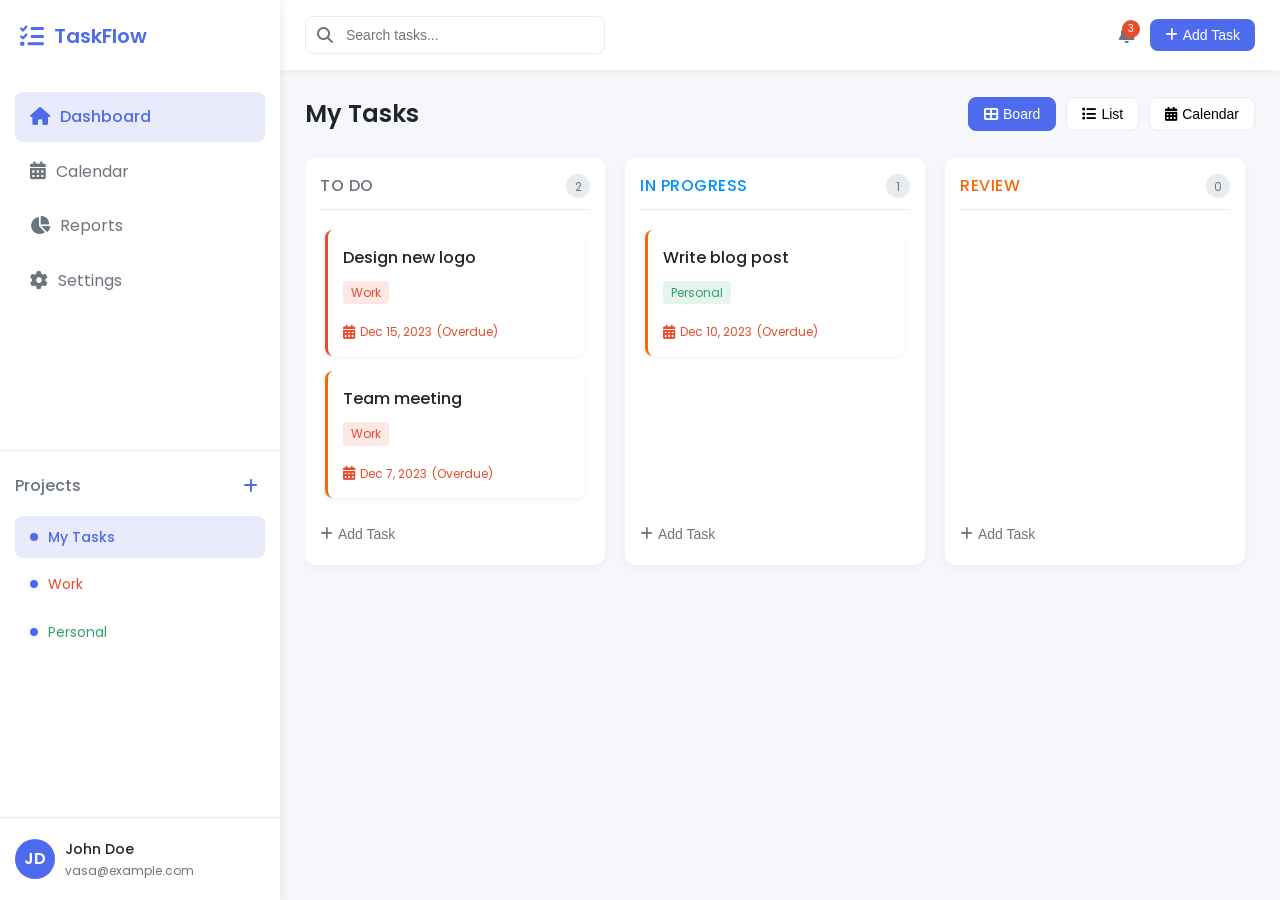
==== index.html @ 0911d401 "updations" ====
<!DOCTYPE html>
<html lang="en">
<head>
    <meta charset="UTF-8">
    <meta name="viewport" content="width=device-width, initial-scale=1.0">
    <title>TaskFlow - Task Management Dashboard<i class="fa-solid fa-bars-progress"></i></title>
    <link rel="stylesheet" href="https://cdnjs.cloudflare.com/ajax/libs/font-awesome/6.4.0/css/all.min.css">
    <link href="https://fonts.googleapis.com/css2?family=Poppins:wght@300;400;500;600;700&display=swap" rel="stylesheet">
    <link rel="stylesheet" href="./style.css">
</head>
<body>
    <div class="dashboard-container">
        <!-- Sidebar -->
        <aside class="sidebar">
            <div class="logo">
                <i class="fas fa-tasks"></i>
                <h1>TaskFlow</h1>
            </div>
            <nav class="main-nav">
                <ul>
                    <li class="active"><a href="#"><i class="fas fa-home"></i> Dashboard</a></li>
                    <li><a href="#"><i class="fas fa-calendar-alt"></i> Calendar</a></li>
                    <li><a href="#"><i class="fas fa-chart-pie"></i> Reports</a></li>
                    <li><a href="#"><i class="fas fa-cog"></i> Settings</a></li>
                </ul>
            </nav>
            <div class="projects-section">
                <div class="projects-header">
                    <h3>Projects</h3>
                    <button id="add-project-btn"><i class="fas fa-plus"></i></button>
                </div>
                <ul class="projects-list" id="projects-list">
                    <!-- Projects will be added here dynamically -->
                </ul>
            </div>
            <div class="user-profile">
                <div class="avatar">JD</div>
                <div class="user-info">
                    <span class="username">John Doe</span>
                    <span class="user-email">vasa@example.com</span>
                </div>
            </div>
        </aside>

        <!-- Main Content -->
        <main class="main-content">
            <header class="main-header">
                <div class="search-bar">
                    <i class="fas fa-search"></i>
                    <input type="text" placeholder="Search tasks...">
                </div>
                <div class="header-actions">
                    <button class="notification-btn">
                        <i class="fas fa-bell"></i>
                        <span class="notification-badge">3</span>
                    </button>
                    <button class="quick-add-btn" id="quick-add-task">
                        <i class="fas fa-plus"></i> Add Task
                    </button>
                </div>
            </header>

            <div class="content-wrapper">
                <div class="board-header">
                    <h2 id="current-project-title">My Tasks</h2>
                    <div class="view-options">
                        <button class="view-option active" data-view="board"><i class="fas fa-th-large"></i> Board</button>
                        <button class="view-option" data-view="list"><i class="fas fa-list"></i> List</button>
                        <button class="view-option" data-view="calendar"><i class="fas fa-calendar-alt"></i> Calendar</button>
                    </div>
                </div>

                <!-- Task Board -->
                <div class="task-board" id="task-board">
                    <!-- Columns will be added here dynamically -->
                </div>

                <!-- Task List View (hidden by default) -->
                <div class="task-list-view" id="task-list-view" style="display: none;">
                    <table>
                        <thead>
                            <tr>
                                <th>Task</th>
                                <th>Priority</th>
                                <th>Status</th>
                                <th>Due Date</th>
                                <th>Actions</th>
                            </tr>
                        </thead>
                        <tbody id="task-list-body">
                            <!-- Tasks will be added here dynamically -->
                        </tbody>
                    </table>
                </div>
            </div>
        </main>
    </div>

    <!-- Modals -->
    <div class="modal" id="project-modal">
        <div class="modal-content">
            <span class="close-modal">&times;</span>
            <h3>Add New Project</h3>
            <form id="project-form">
                <div class="form-group">
                    <label for="project-name">Project Name</label>
                    <input type="text" id="project-name" required>
                </div>
                <div class="form-group">
                    <label for="project-color">Color</label>
                    <select id="project-color">
                        <option value="#4f6bed">Blue</option>
                        <option value="#e54d2e">Red</option>
                        <option value="#30a46c">Green</option>
                        <option value="#f76808">Orange</option>
                        <option value="#8e4ec6">Purple</option>
                    </select>
                </div>
                <button type="submit" class="submit-btn">Create Project</button>
            </form>
        </div>
    </div>

    <div class="modal" id="task-modal">
        <div class="modal-content">
            <span class="close-modal">&times;</span>
            <h3 id="task-modal-title">Add New Task</h3>
            <form id="task-form">
                <div class="form-group">
                    <label for="task-title">Task Title</label>
                    <input type="text" id="task-title" required>
                </div>
                <div class="form-group">
                    <label for="task-description">Description</label>
                    <textarea id="task-description" rows="3"></textarea>
                </div>
                <div class="form-row">
                    <div class="form-group">
                        <label for="task-due-date">Due Date</label>
                        <input type="date" id="task-due-date">
                    </div>
                    <div class="form-group">
                        <label for="task-priority">Priority</label>
                        <select id="task-priority">
                            <option value="low">Low</option>
                            <option value="medium" selected>Medium</option>
                            <option value="high">High</option>
                        </select>
                    </div>
                </div>
                <div class="form-group">
                    <label for="task-status">Status</label>
                    <select id="task-status">
                        <option value="todo">To Do</option>
                        <option value="in-progress">In Progress</option>
                        <option value="review">Review</option>
                        <option value="done">Done</option>
                    </select>
                </div>
                <div class="form-group" id="project-select-container">
                    <label for="task-project">Project</label>
                    <select id="task-project">
                        <!-- Projects will be added here dynamically -->
                    </select>
                </div>
                <button type="submit" class="submit-btn" id="task-submit-btn">Add Task</button>
            </form>
        </div>
    </div>

    <script src="./index.js"></script>
</body>
</html>
---- style.css ----
:root {
    --primary-color: #4f6bed;
    --primary-light: #e8ebfb;
    --secondary-color: #6c757d;
    --success-color: #30a46c;
    --danger-color: #e54d2e;
    --warning-color: #f76808;
    --info-color: #0091ff;
    --light-color: #f8f9fa;
    --dark-color: #212529;
    --border-color: #e9ecef;
    --sidebar-width: 280px;
    --header-height: 70px;
}

* {
    margin: 0;
    padding: 0;
    box-sizing: border-box;
    background-color: transparent;
}

body {
    font-family: 'Poppins', sans-serif;
    background-color: #f5f7fa;
    color: var(--dark-color);
    line-height: 1.6;
}

.dashboard-container {
    display: flex;
    min-height: 100vh;
}

/* Sidebar Styles */
.sidebar {
    width: var(--sidebar-width);
    background-color: white;
    box-shadow: 0 0 10px rgba(0, 0, 0, 0.1);
    display: flex;
    flex-direction: column;
    transition: all 0.3s ease;
    z-index: 100;
}

.logo {
    display: flex;
    align-items: center;
    padding: 20px;
    margin-bottom: 20px;
}

.logo i {
    font-size: 24px;
    color: var(--primary-color);
    margin-right: 10px;
}

.logo h1 {
    font-size: 20px;
    font-weight: 600;
    color: var(--primary-color);
}

.main-nav ul {
    list-style: none;
    padding: 0 15px;
}

.main-nav li {
    margin-bottom: 5px;
}

.main-nav a {
    display: flex;
    align-items: center;
    padding: 12px 15px;
    text-decoration: none;
    color: var(--secondary-color);
    border-radius: 8px;
    transition: all 0.3s ease;
}

.main-nav a i {
    margin-right: 10px;
    font-size: 18px;
}

.main-nav a:hover {
    background-color: var(--primary-light);
    color: var(--primary-color);
}

.main-nav li.active a {
    background-color: var(--primary-light);
    color: var(--primary-color);
    font-weight: 500;
}

.projects-section {
    padding: 20px 15px;
    margin-top: auto;
    border-top: 1px solid var(--border-color);
}

.projects-header {
    display: flex;
    justify-content: space-between;
    align-items: center;
    margin-bottom: 15px;
}

.projects-header h3 {
    font-size: 16px;
    font-weight: 500;
    color: var(--secondary-color);
}

.projects-header button {
    background: none;
    border: none;
    color: var(--primary-color);
    font-size: 16px;
    cursor: pointer;
    width: 30px;
    height: 30px;
    border-radius: 50%;
    display: flex;
    align-items: center;
    justify-content: center;
}

.projects-header button:hover {
    background-color: var(--primary-light);
}

.projects-list {
    list-style: none;
}

.projects-list li {
    margin-bottom: 5px;
    position: relative;
}

.projects-list li a {
    display: flex;
    align-items: center;
    padding: 10px 15px;
    text-decoration: none;
    color: var(--dark-color);
    border-radius: 8px;
    font-size: 14px;
    transition: all 0.3s ease;
}

.projects-list li a::before {
    content: '';
    display: block;
    width: 8px;
    height: 8px;
    border-radius: 50%;
    margin-right: 10px;
    background-color: var(--primary-color);
}

.projects-list li a:hover {
    background-color: var(--primary-light);
}

.projects-list li.active a {
    background-color: var(--primary-light);
    font-weight: 500;
}

.user-profile {
    display: flex;
    align-items: center;
    padding: 20px 15px;
    margin-top: auto;
    border-top: 1px solid var(--border-color);
}

.avatar {
    width: 40px;
    height: 40px;
    border-radius: 50%;
    background-color: var(--primary-color);
    color: white;
    display: flex;
    align-items: center;
    justify-content: center;
    font-weight: 600;
    margin-right: 10px;
}

.user-info {
    display: flex;
    flex-direction: column;
}

.username {
    font-weight: 500;
    font-size: 14px;
}

.user-email {
    font-size: 12px;
    color: var(--secondary-color);
}

/* Main Content Styles */
.main-content {
    flex: 1;
    display: flex;
    flex-direction: column;
    overflow: hidden;
}

.main-header {
    height: var(--header-height);
    background-color: white;
    box-shadow: 0 2px 10px rgba(0, 0, 0, 0.05);
    display: flex;
    align-items: center;
    justify-content: space-between;
    padding: 0 25px;
    z-index: 10;
}

.search-bar {
    position: relative;
    width: 300px;
}

.search-bar i {
    position: absolute;
    left: 12px;
    top: 50%;
    transform: translateY(-50%);
    color: var(--secondary-color);
}

.search-bar input {
    width: 100%;
    padding: 10px 15px 10px 40px;
    border: 1px solid var(--border-color);
    border-radius: 8px;
    font-size: 14px;
    transition: all 0.3s ease;
}

.search-bar input:focus {
    outline: none;
    border-color: var(--primary-color);
    box-shadow: 0 0 0 3px rgba(79, 107, 237, 0.2);
}

.header-actions {
    display: flex;
    align-items: center;
    gap: 15px;
}

.notification-btn {
    background: none;
    border: none;
    font-size: 18px;
    color: var(--secondary-color);
    position: relative;
    cursor: pointer;
}

.notification-badge {
    position: absolute;
    top: -5px;
    right: -5px;
    background-color: var(--danger-color);
    color: white;
    width: 18px;
    height: 18px;
    border-radius: 50%;
    font-size: 10px;
    display: flex;
    align-items: center;
    justify-content: center;
}

.quick-add-btn {
    background-color: var(--primary-color);
    color: white;
    border: none;
    padding: 8px 15px;
    border-radius: 8px;
    font-size: 14px;
    font-weight: 500;
    cursor: pointer;
    display: flex;
    align-items: center;
    gap: 5px;
    transition: all 0.3s ease;
}

.quick-add-btn:hover {
    background-color: #3a5bd9;
}

.content-wrapper {
    flex: 1;
    padding: 25px;
    overflow-y: auto;
}

.board-header {
    display: flex;
    justify-content: space-between;
    align-items: center;
    margin-bottom: 25px;
}

.board-header h2 {
    font-size: 24px;
    font-weight: 600;
}

.view-options {
    display: flex;
    gap: 10px;
}

.view-option {
    background-color: white;
    border: 1px solid var(--border-color);
    padding: 8px 15px;
    border-radius: 8px;
    font-size: 14px;
    cursor: pointer;
    display: flex;
    align-items: center;
    gap: 5px;
    transition: all 0.3s ease;
}

.view-option:hover {
    border-color: var(--primary-color);
    color: var(--primary-color);
}

.view-option.active {
    background-color: var(--primary-color);
    color: white;
    border-color: var(--primary-color);
}

/* Task Board Styles */
.task-board {
    display: flex;
    gap: 20px;
    overflow-x: auto;
    padding-bottom: 20px;
}

.task-column {
    flex: 0 0 300px;
    background-color: white;
    border-radius: 10px;
    box-shadow: 0 2px 10px rgba(0, 0, 0, 0.05);
    padding: 15px;
    display: flex;
    flex-direction: column;
}

.column-header {
    display: flex;
    justify-content: space-between;
    align-items: center;
    margin-bottom: 15px;
    padding-bottom: 10px;
    border-bottom: 1px solid var(--border-color);
}

.column-title {
    font-weight: 500;
    font-size: 16px;
    text-transform: uppercase;
    letter-spacing: 0.5px;
}

.todo .column-title {
    color: var(--secondary-color);
}

.in-progress .column-title {
    color: var(--info-color);
}

.review .column-title {
    color: var(--warning-color);
}

.done .column-title {
    color: var(--success-color);
}

.task-count {
    background-color: var(--border-color);
    color: var(--secondary-color);
    font-size: 12px;
    width: 24px;
    height: 24px;
    border-radius: 50%;
    display: flex;
    align-items: center;
    justify-content: center;
}

.tasks-container {
    flex: 1;
    min-height: 100px;
    overflow-y: auto;
    padding: 5px;
}

.task-card {
    background-color: white;
    border-radius: 8px;
    padding: 15px;
    margin-bottom: 15px;
    box-shadow: 0 2px 5px rgba(0, 0, 0, 0.05);
    border-left: 3px solid var(--border-color);
    cursor: pointer;
    transition: all 0.3s ease;
}

.task-card:hover {
    transform: translateY(-2px);
    box-shadow: 0 5px 10px rgba(0, 0, 0, 0.1);
}

.task-card.high-priority {
    border-left-color: var(--danger-color);
}

.task-card.medium-priority {
    border-left-color: var(--warning-color);
}

.task-card.low-priority {
    border-left-color: var(--success-color);
}

.task-title {
    font-weight: 500;
    margin-bottom: 8px;
    display: flex;
    justify-content: space-between;
}

.task-project {
    font-size: 12px;
    color: var(--secondary-color);
    margin-bottom: 8px;
    display: inline-block;
    padding: 2px 8px;
    border-radius: 4px;
    background-color: var(--primary-light);
}

.task-due-date {
    font-size: 12px;
    color: var(--secondary-color);
    display: flex;
    align-items: center;
    gap: 5px;
    margin-top: 10px;
}

.task-due-date.overdue {
    color: var(--danger-color);
}

.task-due-date i {
    font-size: 14px;
}

.task-actions {
    display: flex;
    justify-content: flex-end;
    margin-top: 10px;
    gap: 8px;
}

.task-actions button {
    background: none;
    border: none;
    color: var(--secondary-color);
    font-size: 14px;
    cursor: pointer;
    opacity: 0;
    transition: all 0.3s ease;
}

.task-card:hover .task-actions button {
    opacity: 1;
}

.task-actions button:hover {
    color: var(--primary-color);
}

.add-task-btn {
    background: none;
    border: none;
    color: var(--secondary-color);
    font-size: 14px;
    cursor: pointer;
    display: flex;
    align-items: center;
    gap: 5px;
    padding: 8px 0;
    width: 100%;
    transition: all 0.3s ease;
}

.add-task-btn:hover {
    color: var(--primary-color);
}

/* Task List View Styles */
.task-list-view {
    background-color: white;
    border-radius: 10px;
    box-shadow: 0 2px 10px rgba(0, 0, 0, 0.05);
    padding: 20px;
    margin-top: 20px;
}

.task-list-view table {
    width: 100%;
    border-collapse: collapse;
}

.task-list-view th, .task-list-view td {
    padding: 12px 15px;
    text-align: left;
    border-bottom: 1px solid var(--border-color);
}

.task-list-view th {
    font-weight: 500;
    color: var(--secondary-color);
    font-size: 14px;
}

.task-list-view tr:hover td {
    background-color: #f9f9f9;
}

.priority-badge {
    padding: 4px 8px;
    border-radius: 4px;
    font-size: 12px;
    font-weight: 500;
}

.priority-badge.low {
    background-color: #e6f7ee;
    color: var(--success-color);
}

.priority-badge.medium {
    background-color: #fff0e6;
    color: var(--warning-color);
}

.priority-badge.high {
    background-color: #ffebe9;
    color: var(--danger-color);
}

.status-badge {
    padding: 4px 8px;
    border-radius: 4px;
    font-size: 12px;
    font-weight: 500;
}

.status-badge.todo {
    background-color: #f1f3f5;
    color: var(--secondary-color);
}

.status-badge.in-progress {
    background-color: #e7f5ff;
    color: var(--info-color);
}

.status-badge.review {
    background-color: #fff9db;
    color: #f59f00;
}

.status-badge.done {
    background-color: #ebfbee;
    color: var(--success-color);
}

.task-actions-list {
    display: flex;
    gap: 10px;
}

.task-actions-list button {
    background: none;
    border: none;
    color: var(--secondary-color);
    font-size: 14px;
    cursor: pointer;
}

.task-actions-list button:hover {
    color: var(--primary-color);
}

/* Modal Styles */
.modal {
    display: none;
    position: fixed;
    top: 0;
    left: 0;
    width: 100%;
    height: 100%;
    background-color: rgba(0, 0, 0, 0.5);
    z-index: 1000;
    justify-content: center;
    align-items: center;
}

.modal-content {
    background-color: white;
    border-radius: 10px;
    width: 100%;
    max-width: 500px;
    padding: 25px;
    position: relative;
    box-shadow: 0 5px 20px rgba(0, 0, 0, 0.2);
}

.close-modal {
    position: absolute;
    top: 15px;
    right: 15px;
    font-size: 24px;
    color: var(--secondary-color);
    cursor: pointer;
    background: none;
    border: none;
}

.close-modal:hover {
    color: var(--dark-color);
}

.modal h3 {
    margin-bottom: 20px;
    font-weight: 600;
}

.form-group {
    margin-bottom: 15px;
}

.form-group label {
    display: block;
    margin-bottom: 5px;
    font-size: 14px;
    font-weight: 500;
}

.form-group input,
.form-group textarea,
.form-group select {
    width: 100%;
    padding: 10px 15px;
    border: 1px solid var(--border-color);
    border-radius: 8px;
    font-size: 14px;
    transition: all 0.3s ease;
}

.form-group input:focus,
.form-group textarea:focus,
.form-group select:focus {
    outline: none;
    border-color: var(--primary-color);
    box-shadow: 0 0 0 3px rgba(79, 107, 237, 0.2);
}

.form-group textarea {
    resize: vertical;
    min-height: 80px;
}

.form-row {
    display: flex;
    gap: 15px;
}

.form-row .form-group {
    flex: 1;
}

.submit-btn {
    background-color: var(--primary-color);
    color: white;
    border: none;
    padding: 12px 20px;
    border-radius: 8px;
    font-size: 14px;
    font-weight: 500;
    cursor: pointer;
    width: 100%;
    margin-top: 10px;
    transition: all 0.3s ease;
}

.submit-btn:hover {
    background-color: #3a5bd9;
}

/* Drag and Drop Styles */
.task-card.dragging {
    opacity: 0.5;
    background-color: var(--primary-light);
}

.task-column.drop-zone {
    background-color: rgba(79, 107, 237, 0.1);
    border: 2px dashed var(--primary-color);
}

/* Responsive Styles */
@media (max-width: 992px) {
    .sidebar {
        position: fixed;
        left: -100%;
        top: 0;
        bottom: 0;
        z-index: 1000;
    }

    .sidebar.active {
        left: 0;
    }

    .main-content {
        margin-left: 0;
    }

    .mobile-menu-btn {
        display: block;
    }
}

@media (max-width: 768px) {
    .task-column {
        flex: 0 0 260px;
    }

    .board-header {
        flex-direction: column;
        align-items: flex-start;
        gap: 15px;
    }

    .view-options {
        width: 100%;
        overflow-x: auto;
        padding-bottom: 10px;
    }

    .form-row {
        flex-direction: column;
        gap: 0;
    }
}

@media (max-width: 768px) {
    .main-header {
        padding: 0 15px;
    }

    .search-bar {
        width: auto;
    }

    .content-wrapper {
        padding: 15px;
    }

    .modal-content {
        padding: 20px 15px;
    }
}
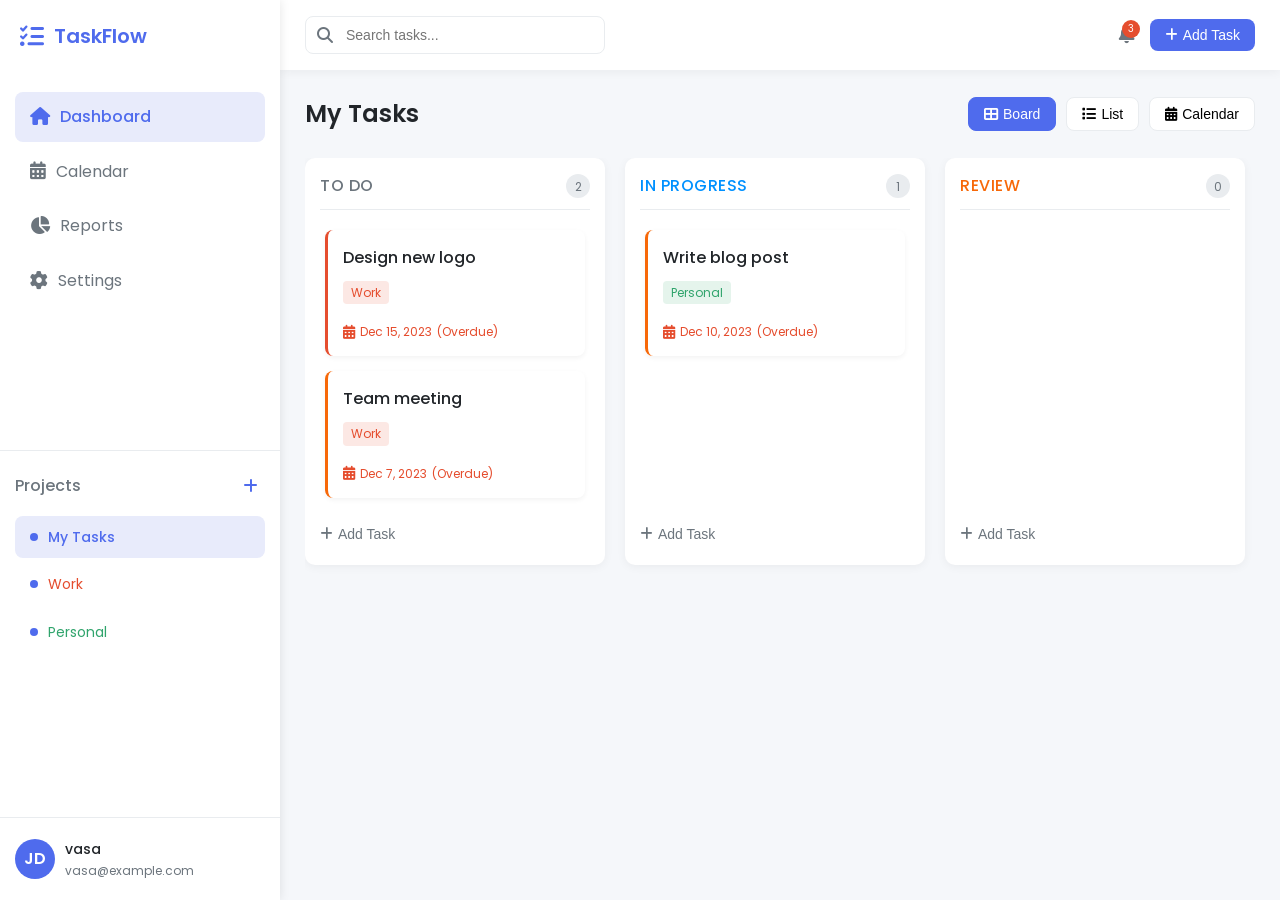
==== commit 215cd76d: "update" ====
--- a/index.html
+++ b/index.html
@@ -36,7 +36,7 @@
             <div class="user-profile">
                 <div class="avatar">JD</div>
                 <div class="user-info">
-                    <span class="username">John Doe</span>
+                    <span class="username">vasa</span>
                     <span class="user-email">vasa@example.com</span>
                 </div>
             </div>
--- a/style.css
+++ b/style.css
@@ -785,7 +785,7 @@
     }
 }
 
-@media (max-width: 768px) {
+@media (max-width: 576px) {
     .main-header {
         padding: 0 15px;
     }
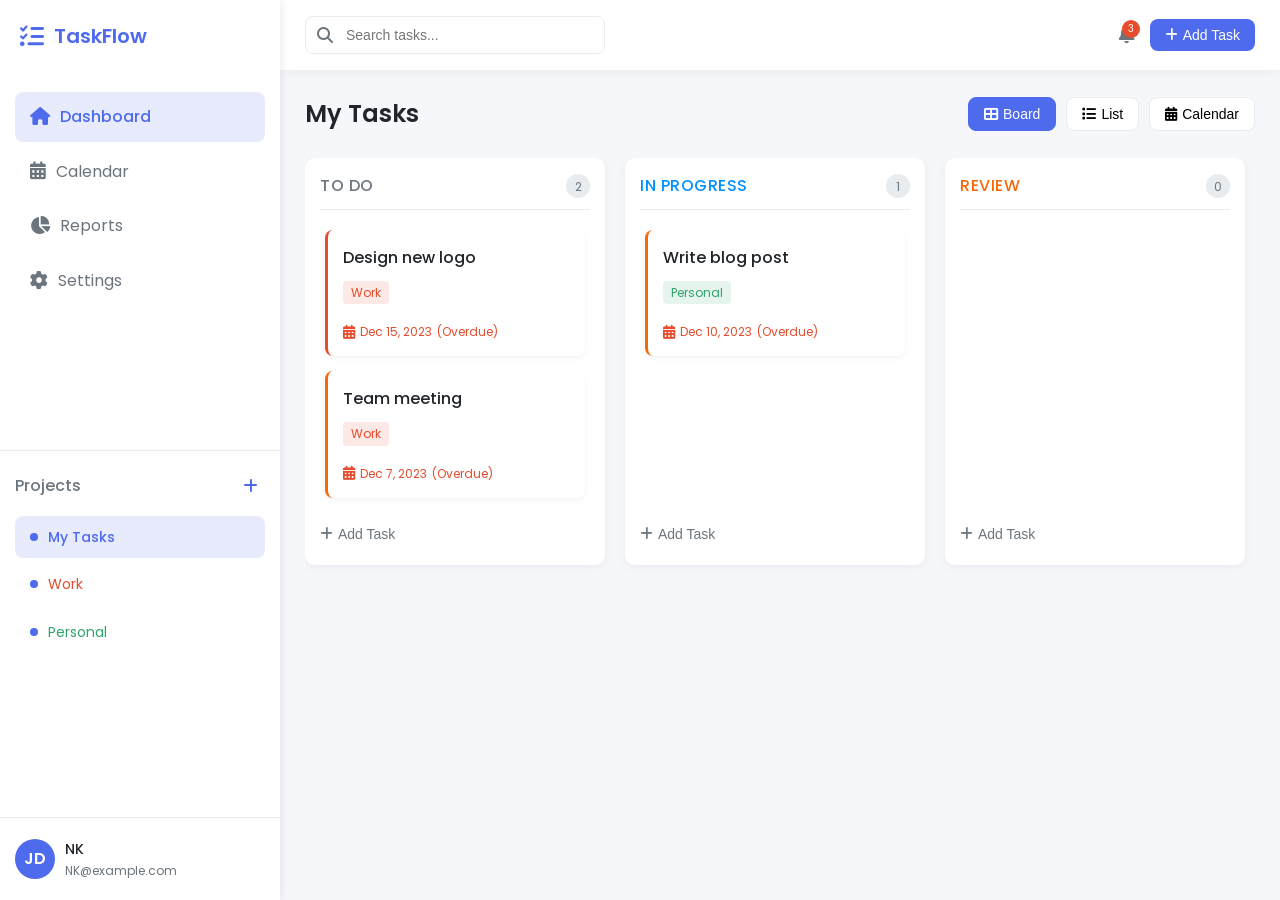
==== commit 163965f9: "email and user name update" ====
--- a/index.html
+++ b/index.html
@@ -36,8 +36,8 @@
             <div class="user-profile">
                 <div class="avatar">JD</div>
                 <div class="user-info">
-                    <span class="username">vasa</span>
-                    <span class="user-email">vasa@example.com</span>
+                    <span class="username">NK</span>
+                    <span class="user-email">NK@example.com</span>
                 </div>
             </div>
         </aside>
